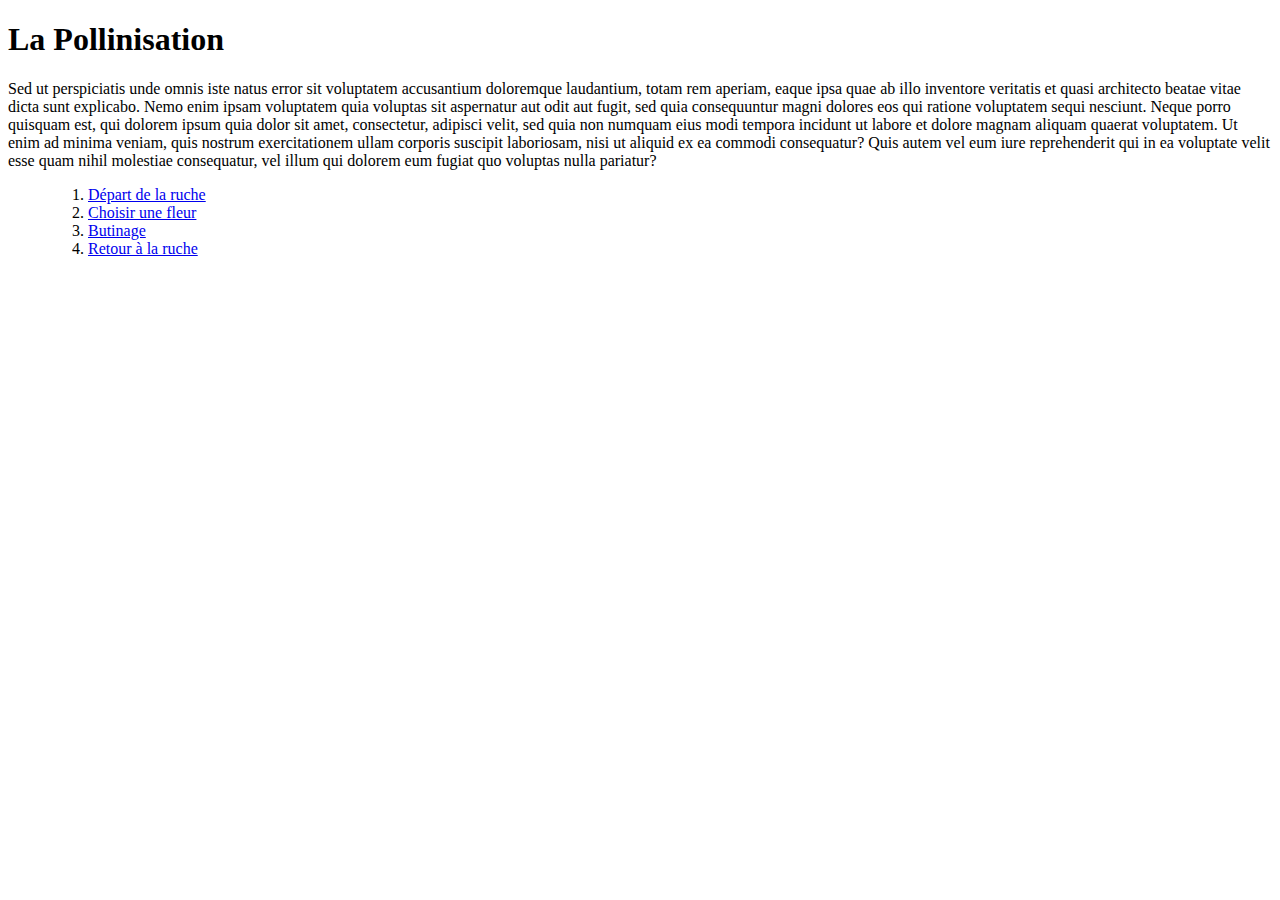
==== index.html @ 4a629e01 "first commit" ====
<!DOCTYPE html>
<html>
  <head>
    <meta charset="utf-8">
    <title>La Pollinisation</title>
    <link rel="stylesheet" href="styles/main.css">
  </head>
  <body>
<h1>La Pollinisation</h1>
<p>Sed ut perspiciatis unde omnis iste natus error sit voluptatem accusantium doloremque laudantium, totam rem aperiam, eaque ipsa quae ab illo inventore veritatis et quasi architecto beatae vitae dicta sunt explicabo. Nemo enim ipsam voluptatem quia voluptas sit aspernatur aut odit aut fugit, sed quia consequuntur magni dolores eos qui ratione voluptatem sequi nesciunt. Neque porro quisquam est, qui dolorem ipsum quia dolor sit amet, consectetur, adipisci velit, sed quia non numquam eius modi tempora incidunt ut labore et dolore magnam aliquam quaerat voluptatem. Ut enim ad minima veniam, quis nostrum exercitationem ullam corporis suscipit laboriosam, nisi ut aliquid ex ea commodi consequatur? Quis autem vel eum iure reprehenderit qui in ea voluptate velit esse quam nihil molestiae consequatur, vel illum qui dolorem eum fugiat quo voluptas nulla pariatur?</p>

<ul>
  <ol>
    <li><a href="etape01.html">Départ de la ruche</a></li>
    <li><a href="etape02.html">Choisir une fleur</a></li>
    <li><a href="etape03.html">Butinage</a></li>
    <li><a href="etape04.html">Retour à la ruche</a></li>
  </ol>
</ul>

  </body>
</html>
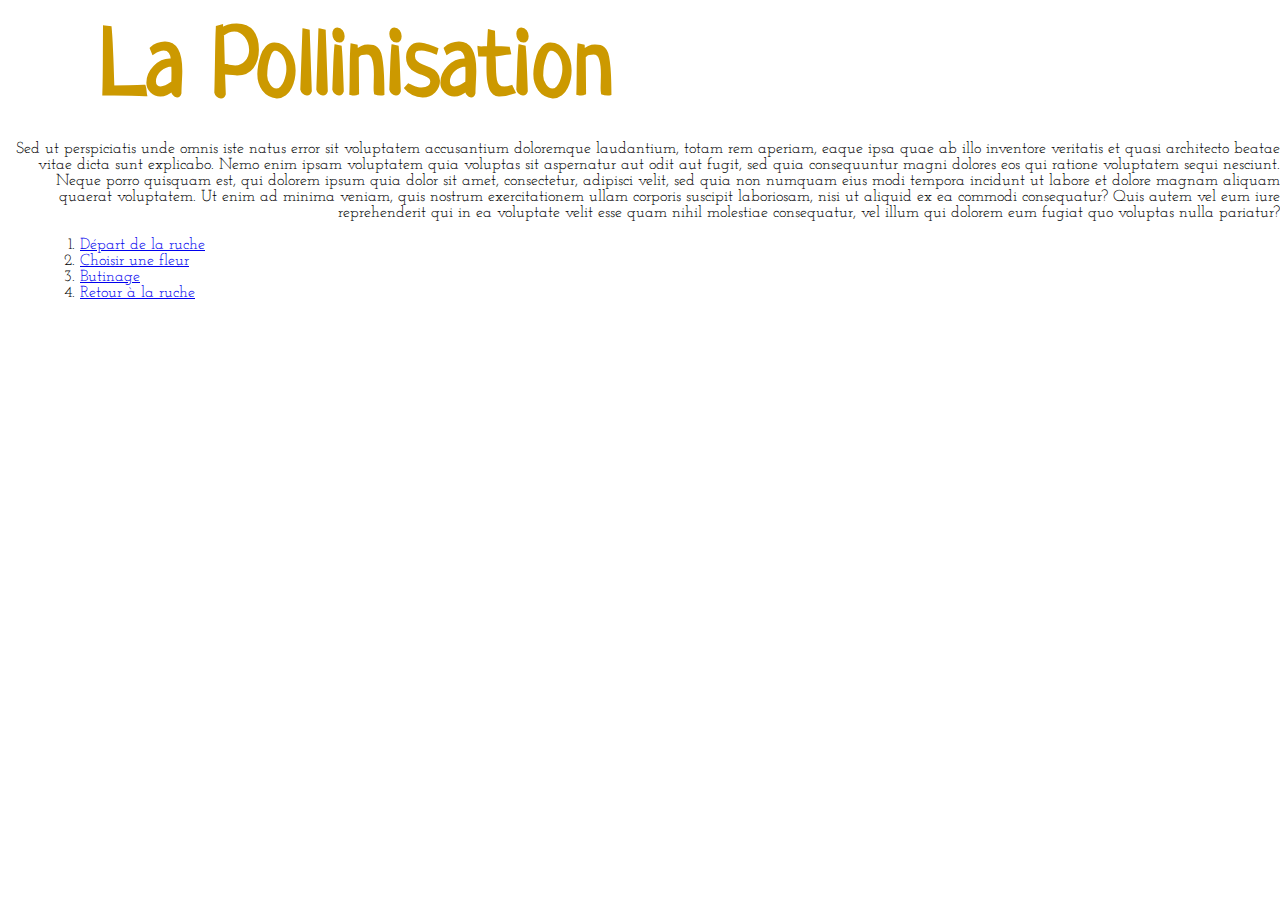
==== commit 07dcd2a2: "Début des styles" ====
--- a/index.html
+++ b/index.html
@@ -4,6 +4,7 @@
     <meta charset="utf-8">
     <title>La Pollinisation</title>
     <link rel="stylesheet" href="styles/main.css">
+<link href="https://fonts.googleapis.com/css?family=Josefin+Slab:400,400i|Neucha" rel="stylesheet">
   </head>
   <body>
 <h1>La Pollinisation</h1>
--- a/styles/main.css
+++ b/styles/main.css
@@ -0,0 +1,45 @@
+body{
+  font-family: 'Josefin Slab', serif;
+  margin: 0;
+  padding: 0;
+
+}
+h1{
+  font-family: 'Neucha', cursive;
+  font-size: 6em;
+  margin: auto;
+  margin-left: 100px;
+  color: #cc9900;
+}
+
+h2{
+  font-size: 3em;
+  margin: auto;
+  margin-left: 100px;
+  color: #cc9900;
+}
+
+.container{
+  display: flex;
+  flex-wrap: nowrap;
+  margin: 100px;
+}
+
+p{
+  text-align: right;
+}
+
+video{
+  min-width: 40em;
+  height: auto;
+}
+
+.top{
+  display: flex;
+  justify-content: space-between;
+}
+
+#menu{
+  margin-left: 100px;
+  margin-top: 100px;
+}
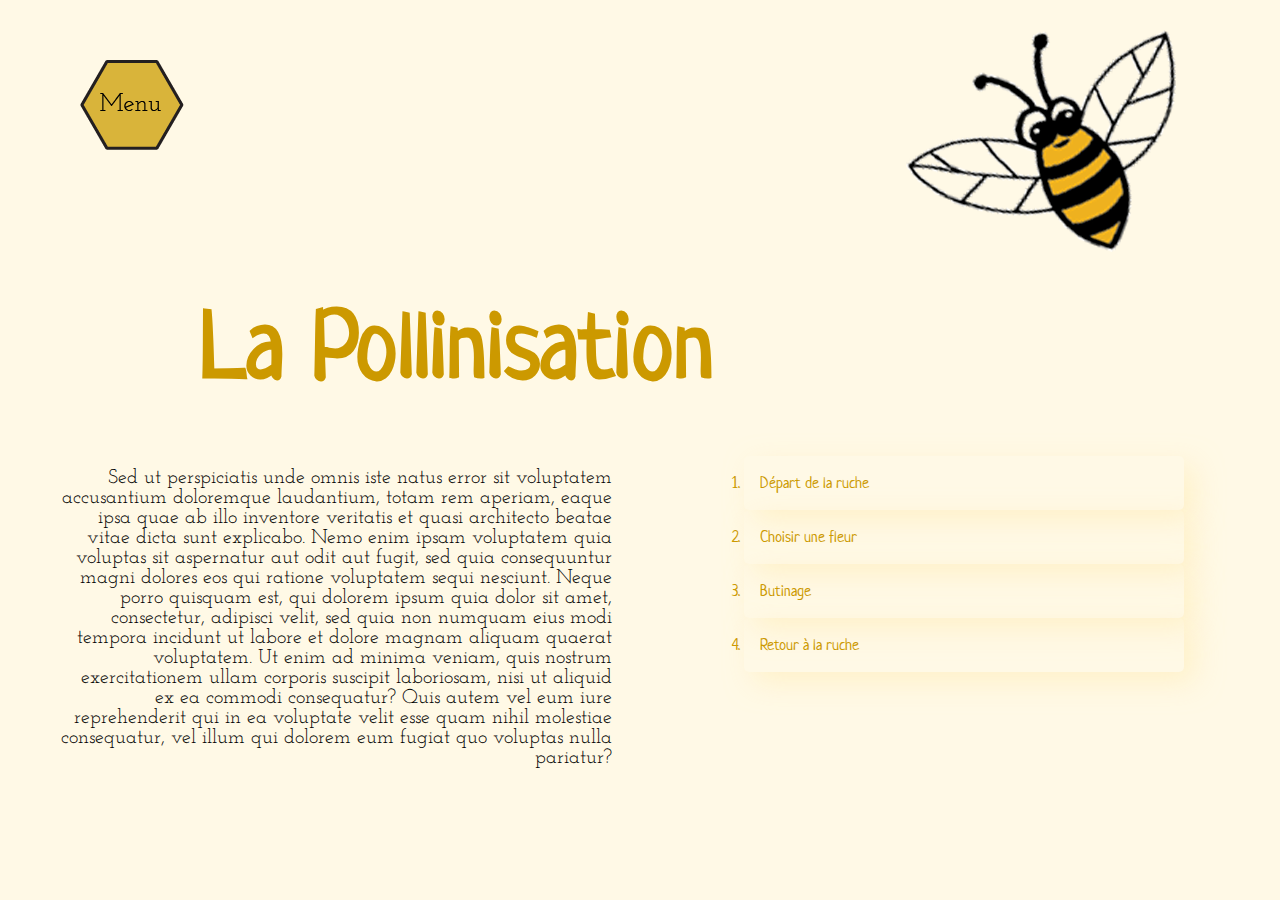
==== commit 0abb758e: "Mise en forme et images" ====
--- a/index.html
+++ b/index.html
@@ -1,23 +1,38 @@
 <!DOCTYPE html>
 <html>
-  <head>
-    <meta charset="utf-8">
-    <title>La Pollinisation</title>
-    <link rel="stylesheet" href="styles/main.css">
-<link href="https://fonts.googleapis.com/css?family=Josefin+Slab:400,400i|Neucha" rel="stylesheet">
-  </head>
-  <body>
-<h1>La Pollinisation</h1>
-<p>Sed ut perspiciatis unde omnis iste natus error sit voluptatem accusantium doloremque laudantium, totam rem aperiam, eaque ipsa quae ab illo inventore veritatis et quasi architecto beatae vitae dicta sunt explicabo. Nemo enim ipsam voluptatem quia voluptas sit aspernatur aut odit aut fugit, sed quia consequuntur magni dolores eos qui ratione voluptatem sequi nesciunt. Neque porro quisquam est, qui dolorem ipsum quia dolor sit amet, consectetur, adipisci velit, sed quia non numquam eius modi tempora incidunt ut labore et dolore magnam aliquam quaerat voluptatem. Ut enim ad minima veniam, quis nostrum exercitationem ullam corporis suscipit laboriosam, nisi ut aliquid ex ea commodi consequatur? Quis autem vel eum iure reprehenderit qui in ea voluptate velit esse quam nihil molestiae consequatur, vel illum qui dolorem eum fugiat quo voluptas nulla pariatur?</p>
 
-<ul>
-  <ol>
-    <li><a href="etape01.html">Départ de la ruche</a></li>
-    <li><a href="etape02.html">Choisir une fleur</a></li>
-    <li><a href="etape03.html">Butinage</a></li>
-    <li><a href="etape04.html">Retour à la ruche</a></li>
-  </ol>
-</ul>
+<head>
+  <meta charset="utf-8">
+  <title>La Pollinisation</title>
+  <link rel="stylesheet" href="styles/main.css">
+</head>
 
-  </body>
+<body>
+
+  <div class="top">
+    <a id="menu" href="index.html"><img id="image_menu" src="images/menu.png" alt="retour menu"></a>
+    <img src="images/abeille_00.png" alt="abeille">
+  </div>
+
+  <h1>La Pollinisation</h1>
+
+  <div class="container_menu">
+
+    <p id="text_menu">Sed ut perspiciatis unde omnis iste natus error sit voluptatem accusantium doloremque laudantium, totam rem aperiam, eaque ipsa quae ab illo inventore veritatis et quasi architecto beatae vitae dicta sunt explicabo. Nemo enim ipsam voluptatem quia
+      voluptas sit aspernatur aut odit aut fugit, sed quia consequuntur magni dolores eos qui ratione voluptatem sequi nesciunt. Neque porro quisquam est, qui dolorem ipsum quia dolor sit amet, consectetur, adipisci velit, sed quia non numquam eius modi
+      tempora incidunt ut labore et dolore magnam aliquam quaerat voluptatem. Ut enim ad minima veniam, quis nostrum exercitationem ullam corporis suscipit laboriosam, nisi ut aliquid ex ea commodi consequatur? Quis autem vel eum iure reprehenderit qui
+      in ea voluptate velit esse quam nihil molestiae consequatur, vel illum qui dolorem eum fugiat quo voluptas nulla pariatur?</p>
+
+    <ul id="list_menu">
+      <ol>
+        <li><a href="etape01.html">Départ de la ruche</a></li>
+        <li><a href="etape02.html">Choisir une fleur</a></li>
+        <li><a href="etape03.html">Butinage</a></li>
+        <li><a href="etape04.html">Retour à la ruche</a></li>
+      </ol>
+    </ul>
+  </div>
+
+</body>
+
 </html>
--- a/styles/main.css
+++ b/styles/main.css
@@ -1,45 +1,114 @@
-body{
+@import url('https://fonts.googleapis.com/css?family=Josefin+Slab:400,400i|Neucha');
+body {
   font-family: 'Josefin Slab', serif;
   margin: 0;
   padding: 0;
+  background: #fff9e6;
+}
 
-}
-h1{
+h1 {
   font-family: 'Neucha', cursive;
   font-size: 6em;
   margin: auto;
-  margin-left: 100px;
+  margin-left: 200px;
   color: #cc9900;
 }
 
-h2{
+h2 {
   font-size: 3em;
   margin: auto;
-  margin-left: 100px;
+  margin-left: 200px;
   color: #cc9900;
 }
 
-.container{
+.container {
   display: flex;
   flex-wrap: nowrap;
   margin: 100px;
+  align-items: center;
 }
 
-p{
-  text-align: right;
+#container_text {
+  margin: 2em;
 }
 
-video{
+video {
+  margin: 2em;
+}
+
+.container_menu {
+  display: flex;
+  justify-content: space-around;
+}
+
+#text_menu {
+  max-width: 40em;
+  margin: 3em;
+}
+
+#list_menu {
+  min-width: 30em;
+margin-right: 4em;
+margin-top: 3em;
+margin-left: 0;
+  color: #cc9900;
+}
+
+p {
+  text-align: right;
+  font-size: 20px;
+}
+
+video {
   min-width: 40em;
   height: auto;
 }
 
-.top{
+.top {
   display: flex;
   justify-content: space-between;
 }
 
-#menu{
-  margin-left: 100px;
-  margin-top: 100px;
+#menu {
+  margin-left: 80px;
+  margin-top: 60px;
 }
+
+#image_lien {
+  max-width: 70px;
+}
+
+#image_menu {
+  min-width: 100px;
+}
+
+a {
+  text-decoration: none;
+  color: #cc9900;
+}
+
+li {
+  padding: 1em;
+  text-decoration: none;
+
+  border-radius: 5px 5px 5px 5px;
+  -moz-border-radius: 5px 5px 5px 5px;
+  -webkit-border-radius: 5px 5px 5px 5px;
+  -webkit-box-shadow: 10px 10px 28px 0px rgba(255,236,179,0.57);
+  -moz-box-shadow: 10px 10px 28px 0px rgba(255,236,179,0.57);
+  box-shadow: 10px 10px 28px 0px rgba(255,236,179,0.57);
+transition: 0.25s;
+}
+
+li:hover {
+  -webkit-box-shadow: 10px 10px 35px 0px rgba(255,223,128,1);
+-moz-box-shadow: 10px 10px 35px 0px rgba(255,223,128,1);
+box-shadow: 10px 10px 35px 0px rgba(255,223,128,1);
+}
+
+ul {
+  font-family: 'Neucha', cursive;
+  text-decoration: none;
+  padding: 2em;
+  padding-top: 0;
+}
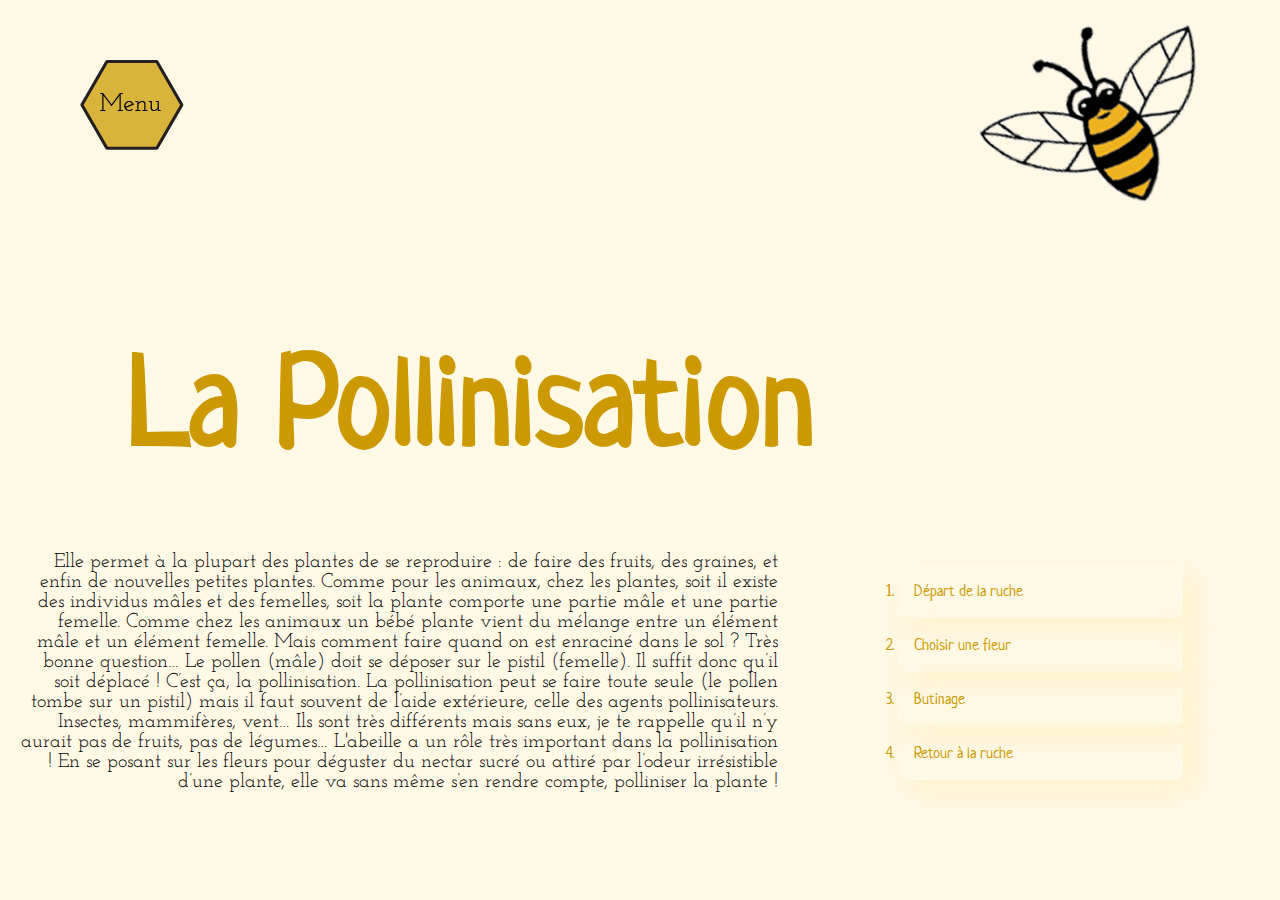
==== commit 5f773dec: "responsive" ====
--- a/index.html
+++ b/index.html
@@ -11,26 +11,33 @@
 
   <div class="top">
     <a id="menu" href="index.html"><img id="image_menu" src="images/menu.png" alt="retour menu"></a>
+    <div class="image_block">
     <img src="images/abeille_00.png" alt="abeille">
+    </div>
   </div>
 
   <h1>La Pollinisation</h1>
 
-  <div class="container_menu">
+  <div class="container_1">
 
-    <p id="text_menu">Sed ut perspiciatis unde omnis iste natus error sit voluptatem accusantium doloremque laudantium, totam rem aperiam, eaque ipsa quae ab illo inventore veritatis et quasi architecto beatae vitae dicta sunt explicabo. Nemo enim ipsam voluptatem quia
-      voluptas sit aspernatur aut odit aut fugit, sed quia consequuntur magni dolores eos qui ratione voluptatem sequi nesciunt. Neque porro quisquam est, qui dolorem ipsum quia dolor sit amet, consectetur, adipisci velit, sed quia non numquam eius modi
-      tempora incidunt ut labore et dolore magnam aliquam quaerat voluptatem. Ut enim ad minima veniam, quis nostrum exercitationem ullam corporis suscipit laboriosam, nisi ut aliquid ex ea commodi consequatur? Quis autem vel eum iure reprehenderit qui
-      in ea voluptate velit esse quam nihil molestiae consequatur, vel illum qui dolorem eum fugiat quo voluptas nulla pariatur?</p>
+<div class="text_menu">
+    <p>Elle permet à la plupart des plantes de se reproduire : de faire des fruits, des graines, et enfin de nouvelles petites plantes. Comme pour les animaux, chez les plantes, soit il existe des individus mâles et des femelles, soit la plante comporte une partie mâle et une partie femelle.
+    Comme chez les animaux un bébé plante vient du mélange entre un élément mâle et un élément femelle. Mais comment faire quand on est enraciné dans le sol ? Très bonne question…
+  Le pollen (mâle) doit se déposer sur le pistil (femelle). Il suffit donc qu’il soit déplacé ! C’est ça, la pollinisation.
+La pollinisation peut se faire toute seule (le pollen tombe sur un pistil) mais il faut souvent de l’aide extérieure, celle des agents pollinisateurs. Insectes, mammifères, vent… Ils sont très différents mais sans eux, je te rappelle qu’il n’y aurait pas de fruits, pas de légumes…
+L'abeille a un rôle très important dans la pollinisation ! En se posant sur les fleurs pour déguster du nectar sucré ou attiré par l’odeur irrésistible d’une plante, elle va sans même s’en rendre compte, polliniser la plante !</p>
+  </div>
 
-    <ul id="list_menu">
+<div class="link_block">
+
       <ol>
         <li><a href="etape01.html">Départ de la ruche</a></li>
         <li><a href="etape02.html">Choisir une fleur</a></li>
         <li><a href="etape03.html">Butinage</a></li>
         <li><a href="etape04.html">Retour à la ruche</a></li>
       </ol>
-    </ul>
+</div>
+
   </div>
 
 </body>
--- a/styles/main.css
+++ b/styles/main.css
@@ -6,72 +6,76 @@
   background: #fff9e6;
 }
 
+
 h1 {
   font-family: 'Neucha', cursive;
-  font-size: 6em;
-  margin: auto;
-  margin-left: 200px;
+  color: #cc9900;
+   font-size : 1em;
+   margin-left: 1em;
+   margin-bottom: 0;
+}
+
+h2 {
+  font-size: 1em;
+  margin-left: 4em;
+  margin-top: 0;
   color: #cc9900;
 }
 
-h2 {
-  font-size: 3em;
-  margin: auto;
-  margin-left: 200px;
-  color: #cc9900;
-}
+@media screen and (min-width: 320px) {
+    h1 {
+    font-size : 3em;
+    }
+    h2 {
+      font-size : 1em;
+    }
+  }
 
-.container {
-  display: flex;
-  flex-wrap: nowrap;
-  margin: 100px;
-  align-items: center;
-}
+@media screen and (min-width: 640px) {
+    h1 {
+   font-size : 5em;
+    }
+    h2 {
+      font-size : 2em;
+    }
+  }
 
-#container_text {
-  margin: 2em;
-}
+@media screen and (min-width: 1028px) {
+    h1 {
+   font-size : 6em;
+    }
+    h2 {
+      font-size : 3em;
+    }
+  }
 
-video {
-  margin: 2em;
+@media screen and (min-width: 1280px) {
+    h1 {
+   font-size : 8em;
+    }
+    h2 {
+      font-size : 3em;
+    }
+  }
 }
 
 .container_menu {
   display: flex;
-  justify-content: space-around;
-}
-
-#text_menu {
-  max-width: 40em;
-  margin: 3em;
-}
-
-#list_menu {
-  min-width: 30em;
-margin-right: 4em;
-margin-top: 3em;
-margin-left: 0;
-  color: #cc9900;
-}
-
-p {
-  text-align: right;
-  font-size: 20px;
-}
-
-video {
-  min-width: 40em;
-  height: auto;
+  flex-wrap: wrap;
+  align-items: center;
+  justify-content: center;
 }
 
 .top {
   display: flex;
+  flex-wrap: wrap;
   justify-content: space-between;
 }
 
 #menu {
   margin-left: 80px;
   margin-top: 60px;
+
 }
 
 #image_lien {
@@ -82,6 +86,68 @@
   min-width: 100px;
 }
 
+.image_block{
+  max-width: 800px;
+}
+
+.image_block img{
+  width: 100%;
+}
+
+.container_1{
+  display: flex;
+  flex-wrap: wrap;
+  align-items: center;
+  justify-content: center;
+}
+
+.container {
+  display: flex;
+  flex-wrap: wrap;
+  align-items: center;
+  justify-content: space-around;
+}
+
+.text_menu{
+    max-width: 760px;
+}
+
+.text_menu p{
+  width: 100%;
+    text-align: right;
+    font-size: 20px;
+}
+
+.text_block {
+  max-width: 400px;
+}
+
+.text_block p{
+width: 100%;
+  text-align: right;
+  font-size: 20px;
+}
+
+.video_block {
+  max-width: 400px;
+}
+
+.video_block video{
+  width: 100%;
+  height: auto;
+}
+
+.link_block{
+    max-width: 800px;
+}
+
+.link_block ul{
+  width: 100%;
+  height: auto;
+    color: #cc9900;
+}
+
+
 a {
   text-decoration: none;
   color: #cc9900;
@@ -89,8 +155,8 @@
 
 li {
   padding: 1em;
-  text-decoration: none;
-
+padding-right: 10em;
+color: #cc9900;
   border-radius: 5px 5px 5px 5px;
   -moz-border-radius: 5px 5px 5px 5px;
   -webkit-border-radius: 5px 5px 5px 5px;
@@ -106,9 +172,8 @@
 box-shadow: 10px 10px 35px 0px rgba(255,223,128,1);
 }
 
-ul {
+ol {
+  margin: 5em;
   font-family: 'Neucha', cursive;
-  text-decoration: none;
-  padding: 2em;
   padding-top: 0;
 }
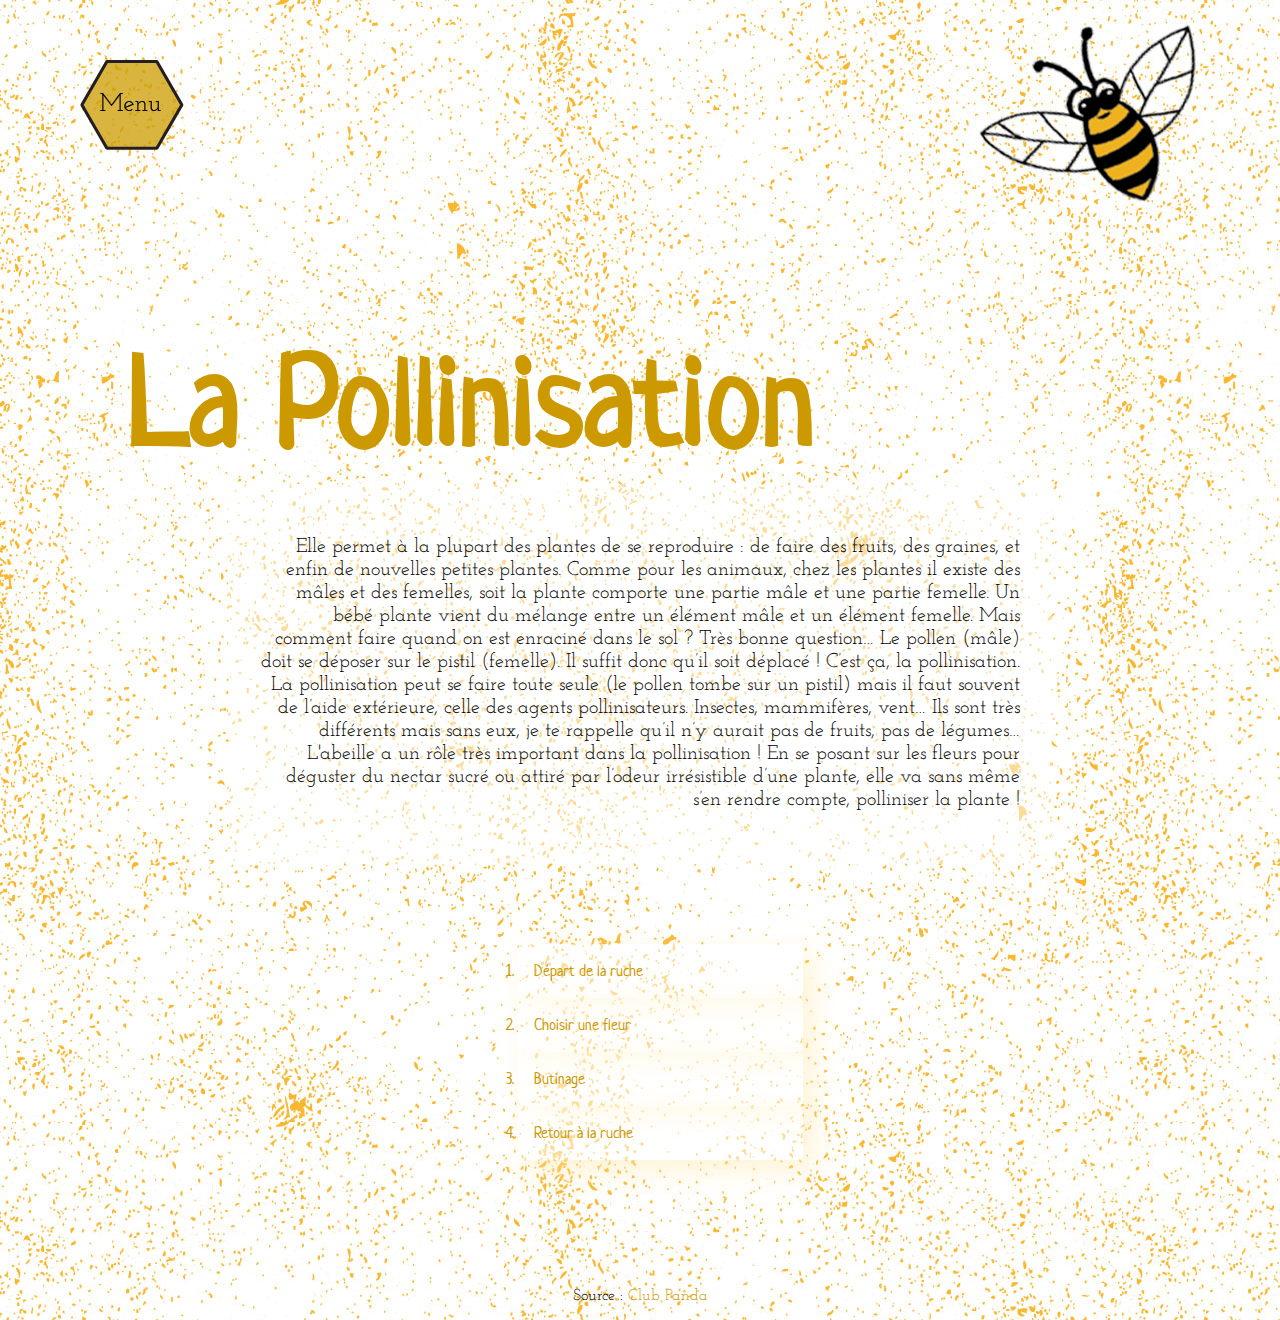
==== commit 690ec572: "vrai texte et background" ====
--- a/index.html
+++ b/index.html
@@ -21,8 +21,8 @@
   <div class="container_1">
 
 <div class="text_menu">
-    <p>Elle permet à la plupart des plantes de se reproduire : de faire des fruits, des graines, et enfin de nouvelles petites plantes. Comme pour les animaux, chez les plantes, soit il existe des individus mâles et des femelles, soit la plante comporte une partie mâle et une partie femelle.
-    Comme chez les animaux un bébé plante vient du mélange entre un élément mâle et un élément femelle. Mais comment faire quand on est enraciné dans le sol ? Très bonne question…
+    <p>Elle permet à la plupart des plantes de se reproduire : de faire des fruits, des graines, et enfin de nouvelles petites plantes. Comme pour les animaux, chez les plantes il existe des mâles et des femelles, soit la plante comporte une partie mâle et une partie femelle.
+    Un bébé plante vient du mélange entre un élément mâle et un élément femelle. Mais comment faire quand on est enraciné dans le sol ? Très bonne question…
   Le pollen (mâle) doit se déposer sur le pistil (femelle). Il suffit donc qu’il soit déplacé ! C’est ça, la pollinisation.
 La pollinisation peut se faire toute seule (le pollen tombe sur un pistil) mais il faut souvent de l’aide extérieure, celle des agents pollinisateurs. Insectes, mammifères, vent… Ils sont très différents mais sans eux, je te rappelle qu’il n’y aurait pas de fruits, pas de légumes…
 L'abeille a un rôle très important dans la pollinisation ! En se posant sur les fleurs pour déguster du nectar sucré ou attiré par l’odeur irrésistible d’une plante, elle va sans même s’en rendre compte, polliniser la plante !</p>
@@ -40,6 +40,10 @@
 
   </div>
 
+  <footer>
+  <p>Source : <a href="http://www.club-panda.fr/comprendre/explique-pollinisation/">Club Panda</a></p>
+</footer>
+
 </body>
 
 </html>
--- a/styles/main.css
+++ b/styles/main.css
@@ -3,7 +3,7 @@
   font-family: 'Josefin Slab', serif;
   margin: 0;
   padding: 0;
-  background: #fff9e6;
+  background-image: url("../images/background.jpg");
 }
 
 
@@ -110,22 +110,28 @@
 
 .text_menu{
     max-width: 760px;
+background-color:rgba(255, 255, 255, 0.5);
+    padding: 2em;
 }
 
 .text_menu p{
   width: 100%;
     text-align: right;
     font-size: 20px;
+      line-height: 115%;
 }
 
 .text_block {
-  max-width: 400px;
+  max-width: 550px;
+  background-color:rgba(255, 255, 255, 0.5);
+      padding: 2em;
 }
 
 .text_block p{
 width: 100%;
   text-align: right;
   font-size: 20px;
+  line-height: 115%;
 }
 
 .video_block {
@@ -150,13 +156,14 @@
 
 a {
   text-decoration: none;
-  color: #cc9900;
+  color: #cc9600;
 }
 
 li {
   padding: 1em;
 padding-right: 10em;
-color: #cc9900;
+color: #cc9600;
+background-color:rgba(255, 255, 255, 0.5);
   border-radius: 5px 5px 5px 5px;
   -moz-border-radius: 5px 5px 5px 5px;
   -webkit-border-radius: 5px 5px 5px 5px;
@@ -177,3 +184,14 @@
   font-family: 'Neucha', cursive;
   padding-top: 0;
 }
+
+
+footer{
+  display: flex;
+  justify-content: space-around;
+}
+
+footer p{
+  margin-top: 3em;
+  margin-bottom: 1em;
+}
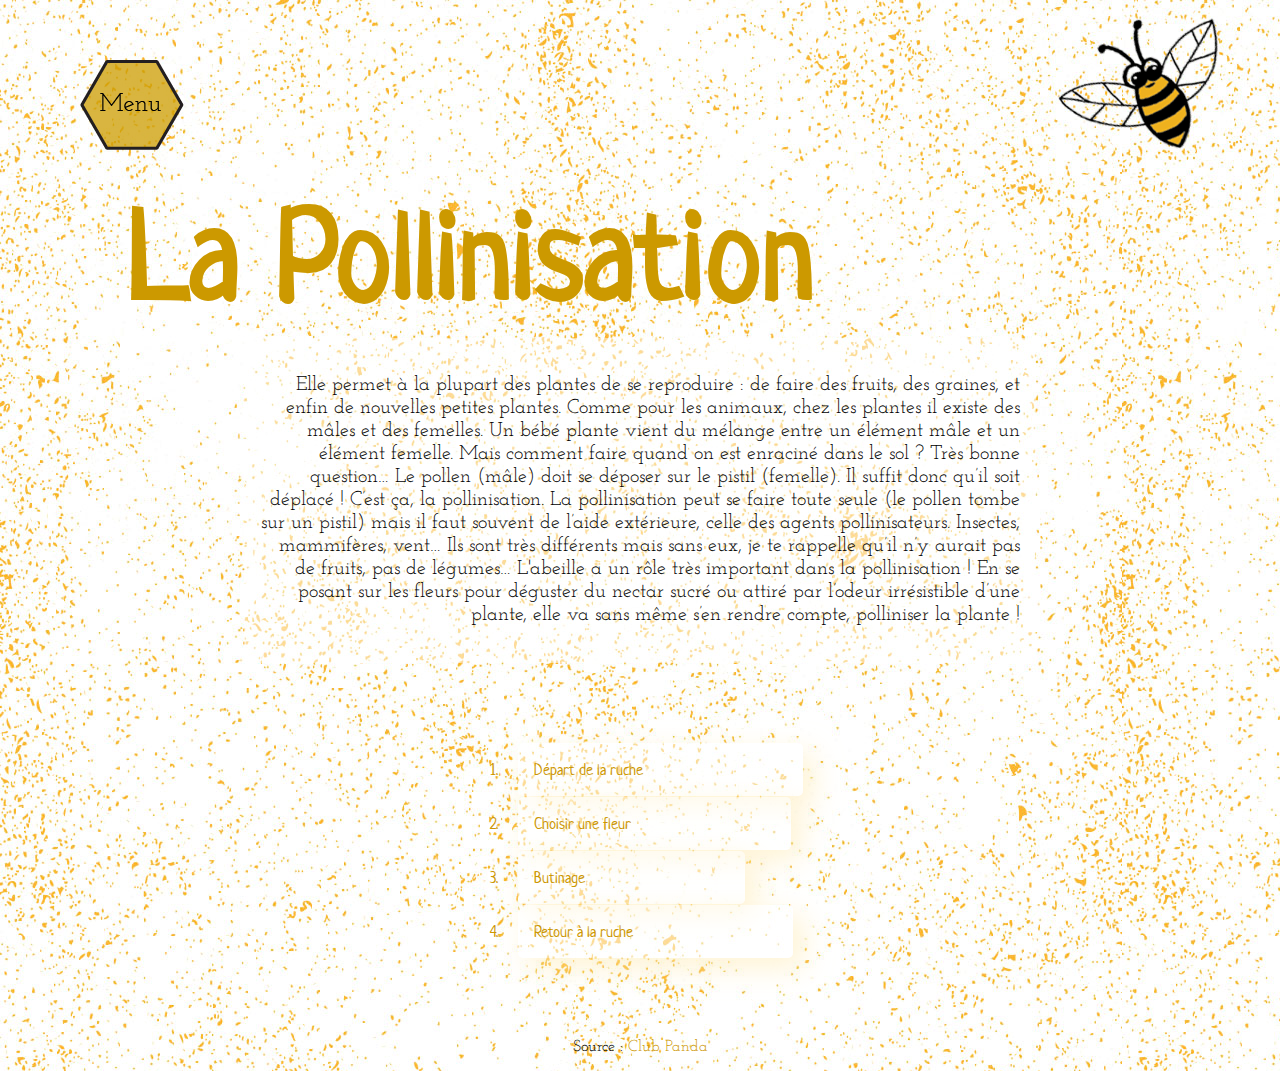
==== commit 30a5b9d9: "view port" ====
--- a/index.html
+++ b/index.html
@@ -11,8 +11,8 @@
 
   <div class="top">
     <a id="menu" href="index.html"><img id="image_menu" src="images/menu.png" alt="retour menu"></a>
-    <div class="image_block">
-    <img src="images/abeille_00.png" alt="abeille">
+    <div class="image_block_menu">
+      <img src="images/abeille_00.png" alt="abeille">
     </div>
   </div>
 
@@ -20,15 +20,14 @@
 
   <div class="container_1">
 
-<div class="text_menu">
-    <p>Elle permet à la plupart des plantes de se reproduire : de faire des fruits, des graines, et enfin de nouvelles petites plantes. Comme pour les animaux, chez les plantes il existe des mâles et des femelles, soit la plante comporte une partie mâle et une partie femelle.
-    Un bébé plante vient du mélange entre un élément mâle et un élément femelle. Mais comment faire quand on est enraciné dans le sol ? Très bonne question…
-  Le pollen (mâle) doit se déposer sur le pistil (femelle). Il suffit donc qu’il soit déplacé ! C’est ça, la pollinisation.
-La pollinisation peut se faire toute seule (le pollen tombe sur un pistil) mais il faut souvent de l’aide extérieure, celle des agents pollinisateurs. Insectes, mammifères, vent… Ils sont très différents mais sans eux, je te rappelle qu’il n’y aurait pas de fruits, pas de légumes…
-L'abeille a un rôle très important dans la pollinisation ! En se posant sur les fleurs pour déguster du nectar sucré ou attiré par l’odeur irrésistible d’une plante, elle va sans même s’en rendre compte, polliniser la plante !</p>
-  </div>
+    <div class="text_menu">
+      <p>Elle permet à la plupart des plantes de se reproduire : de faire des fruits, des graines, et enfin de nouvelles petites plantes. Comme pour les animaux, chez les plantes il existe des mâles et des femelles. Un bébé plante vient du mélange entre un élément mâle et un élément femelle. Mais comment faire quand on est enraciné dans le sol ? Très bonne question… Le pollen (mâle) doit se déposer sur le pistil (femelle). Il suffit
+        donc qu’il soit déplacé ! C’est ça, la pollinisation. La pollinisation peut se faire toute seule (le pollen tombe sur un pistil) mais il faut souvent de l’aide extérieure, celle des agents pollinisateurs. Insectes, mammifères, vent… Ils sont très
+        différents mais sans eux, je te rappelle qu’il n’y aurait pas de fruits, pas de légumes… L'abeille a un rôle très important dans la pollinisation ! En se posant sur les fleurs pour déguster du nectar sucré ou attiré par l’odeur irrésistible d’une
+        plante, elle va sans même s’en rendre compte, polliniser la plante !</p>
+    </div>
 
-<div class="link_block">
+    <div class="link_block">
 
       <ol>
         <li><a href="etape01.html">Départ de la ruche</a></li>
@@ -36,13 +35,13 @@
         <li><a href="etape03.html">Butinage</a></li>
         <li><a href="etape04.html">Retour à la ruche</a></li>
       </ol>
-</div>
+    </div>
 
   </div>
 
   <footer>
-  <p>Source : <a href="http://www.club-panda.fr/comprendre/explique-pollinisation/">Club Panda</a></p>
-</footer>
+    <p>Source : <a href="http://www.club-panda.fr/comprendre/explique-pollinisation/">Club Panda</a></p>
+  </footer>
 
 </body>
 
--- a/styles/main.css
+++ b/styles/main.css
@@ -6,57 +6,59 @@
   background-image: url("../images/background.jpg");
 }
 
-
 h1 {
   font-family: 'Neucha', cursive;
   color: #cc9900;
-   font-size : 1em;
-   margin-left: 1em;
-   margin-bottom: 0;
+  font-size: 1em;
+  margin-left: 1em;
+  margin-bottom: 0;
+  margin-top: 0;
 }
 
 h2 {
   font-size: 1em;
   margin-left: 4em;
   margin-top: 0;
+  margin-bottom: 0;
   color: #cc9900;
 }
 
 @media screen and (min-width: 320px) {
-    h1 {
-    font-size : 3em;
-    }
-    h2 {
-      font-size : 1em;
-    }
-  }
+  h1 {
+    font-size: 3em;
+  }
+  h2 {
+    font-size: 1em;
+  }
+}
 
 @media screen and (min-width: 640px) {
-    h1 {
-   font-size : 5em;
-    }
-    h2 {
-      font-size : 2em;
-    }
-  }
+  h1 {
+    font-size: 5em;
+  }
+  h2 {
+    font-size: 2em;
+  }
+}
 
 @media screen and (min-width: 1028px) {
-    h1 {
-   font-size : 6em;
-    }
-    h2 {
-      font-size : 3em;
-    }
-  }
+  h1 {
+    font-size: 6em;
+  }
+  h2 {
+    font-size: 3em;
+  }
+}
 
 @media screen and (min-width: 1280px) {
-    h1 {
-   font-size : 8em;
-    }
-    h2 {
-      font-size : 3em;
-    }
-  }
+  h1 {
+    font-size: 8em;
+  }
+  h2 {
+    font-size: 3em;
+  }
+}
+
 }
 
 .container_menu {
@@ -75,7 +77,6 @@
 #menu {
   margin-left: 80px;
   margin-top: 60px;
-
 }
 
 #image_lien {
@@ -86,15 +87,23 @@
   min-width: 100px;
 }
 
-.image_block{
-  max-width: 800px;
-}
-
-.image_block img{
-  width: 100%;
-}
-
-.container_1{
+.image_block {
+  max-width: 950px;
+}
+
+.image_block_menu{
+  max-width: 590px;
+}
+
+.image_block_menu img{
+  width: 100%;
+}
+
+.image_block img {
+  width: 100%;
+}
+
+.container_1 {
   display: flex;
   flex-wrap: wrap;
   align-items: center;
@@ -108,75 +117,80 @@
   justify-content: space-around;
 }
 
-.text_menu{
-    max-width: 760px;
-background-color:rgba(255, 255, 255, 0.5);
-    padding: 2em;
-}
-
-.text_menu p{
-  width: 100%;
-    text-align: right;
-    font-size: 20px;
-      line-height: 115%;
-}
-
-.text_block {
-  max-width: 550px;
-  background-color:rgba(255, 255, 255, 0.5);
-      padding: 2em;
-}
-
-.text_block p{
-width: 100%;
+.text_menu {
+  max-width: 760px;
+  background-color: rgba(255, 255, 255, 0.5);
+  padding: 1em;
+}
+
+.text_menu p {
+  width: 100%;
   text-align: right;
   font-size: 20px;
   line-height: 115%;
 }
 
+.text_block {
+  max-width: 550px;
+  background-color: rgba(255, 255, 255, 0.5);
+  padding: 1em;
+}
+
+.text_block p {
+  width: 100%;
+  text-align: right;
+  font-size: 20px;
+  line-height: 115%;
+}
+
 .video_block {
-  max-width: 400px;
-}
-
-.video_block video{
+  max-width: 350px;
+}
+
+.video_block video {
   width: 100%;
   height: auto;
 }
 
-.link_block{
-    max-width: 800px;
-}
-
-.link_block ul{
+.link_block {
+  max-width: 800px;
+}
+
+.link_block ul {
   width: 100%;
   height: auto;
-    color: #cc9900;
-}
-
+  color: #cc9900;
+}
 
 a {
   text-decoration: none;
   color: #cc9600;
 }
 
-li {
-  padding: 1em;
-padding-right: 10em;
-color: #cc9600;
-background-color:rgba(255, 255, 255, 0.5);
+li a {
+  padding: 1em;
+  padding-right: 10em;
+  color: #cc9600;
+  background-color: rgba(255, 255, 255, 0.5);
   border-radius: 5px 5px 5px 5px;
   -moz-border-radius: 5px 5px 5px 5px;
   -webkit-border-radius: 5px 5px 5px 5px;
-  -webkit-box-shadow: 10px 10px 28px 0px rgba(255,236,179,0.57);
-  -moz-box-shadow: 10px 10px 28px 0px rgba(255,236,179,0.57);
-  box-shadow: 10px 10px 28px 0px rgba(255,236,179,0.57);
-transition: 0.25s;
-}
-
-li:hover {
-  -webkit-box-shadow: 10px 10px 35px 0px rgba(255,223,128,1);
--moz-box-shadow: 10px 10px 35px 0px rgba(255,223,128,1);
-box-shadow: 10px 10px 35px 0px rgba(255,223,128,1);
+  -webkit-box-shadow: 10px 10px 28px 0px rgba(255, 236, 179, 0.57);
+  -moz-box-shadow: 10px 10px 28px 0px rgba(255, 236, 179, 0.57);
+  box-shadow: 10px 10px 28px 0px rgba(255, 236, 179, 0.57);
+  transition: 0.25s;
+}
+
+li a:hover {
+  -webkit-box-shadow: 10px 10px 35px 0px rgba(255, 223, 128, 1);
+  -moz-box-shadow: 10px 10px 35px 0px rgba(255, 223, 128, 1);
+  box-shadow: 10px 10px 35px 0px rgba(255, 223, 128, 1);
+}
+
+li {
+  width: 100%;
+  padding: 1em;
+  color: #cc9600;
 }
 
 ol {
@@ -185,13 +199,11 @@
   padding-top: 0;
 }
 
-
-footer{
+footer {
   display: flex;
   justify-content: space-around;
 }
 
-footer p{
-  margin-top: 3em;
-  margin-bottom: 1em;
-}
+footer p {
+  margin-top: 0;
+}
